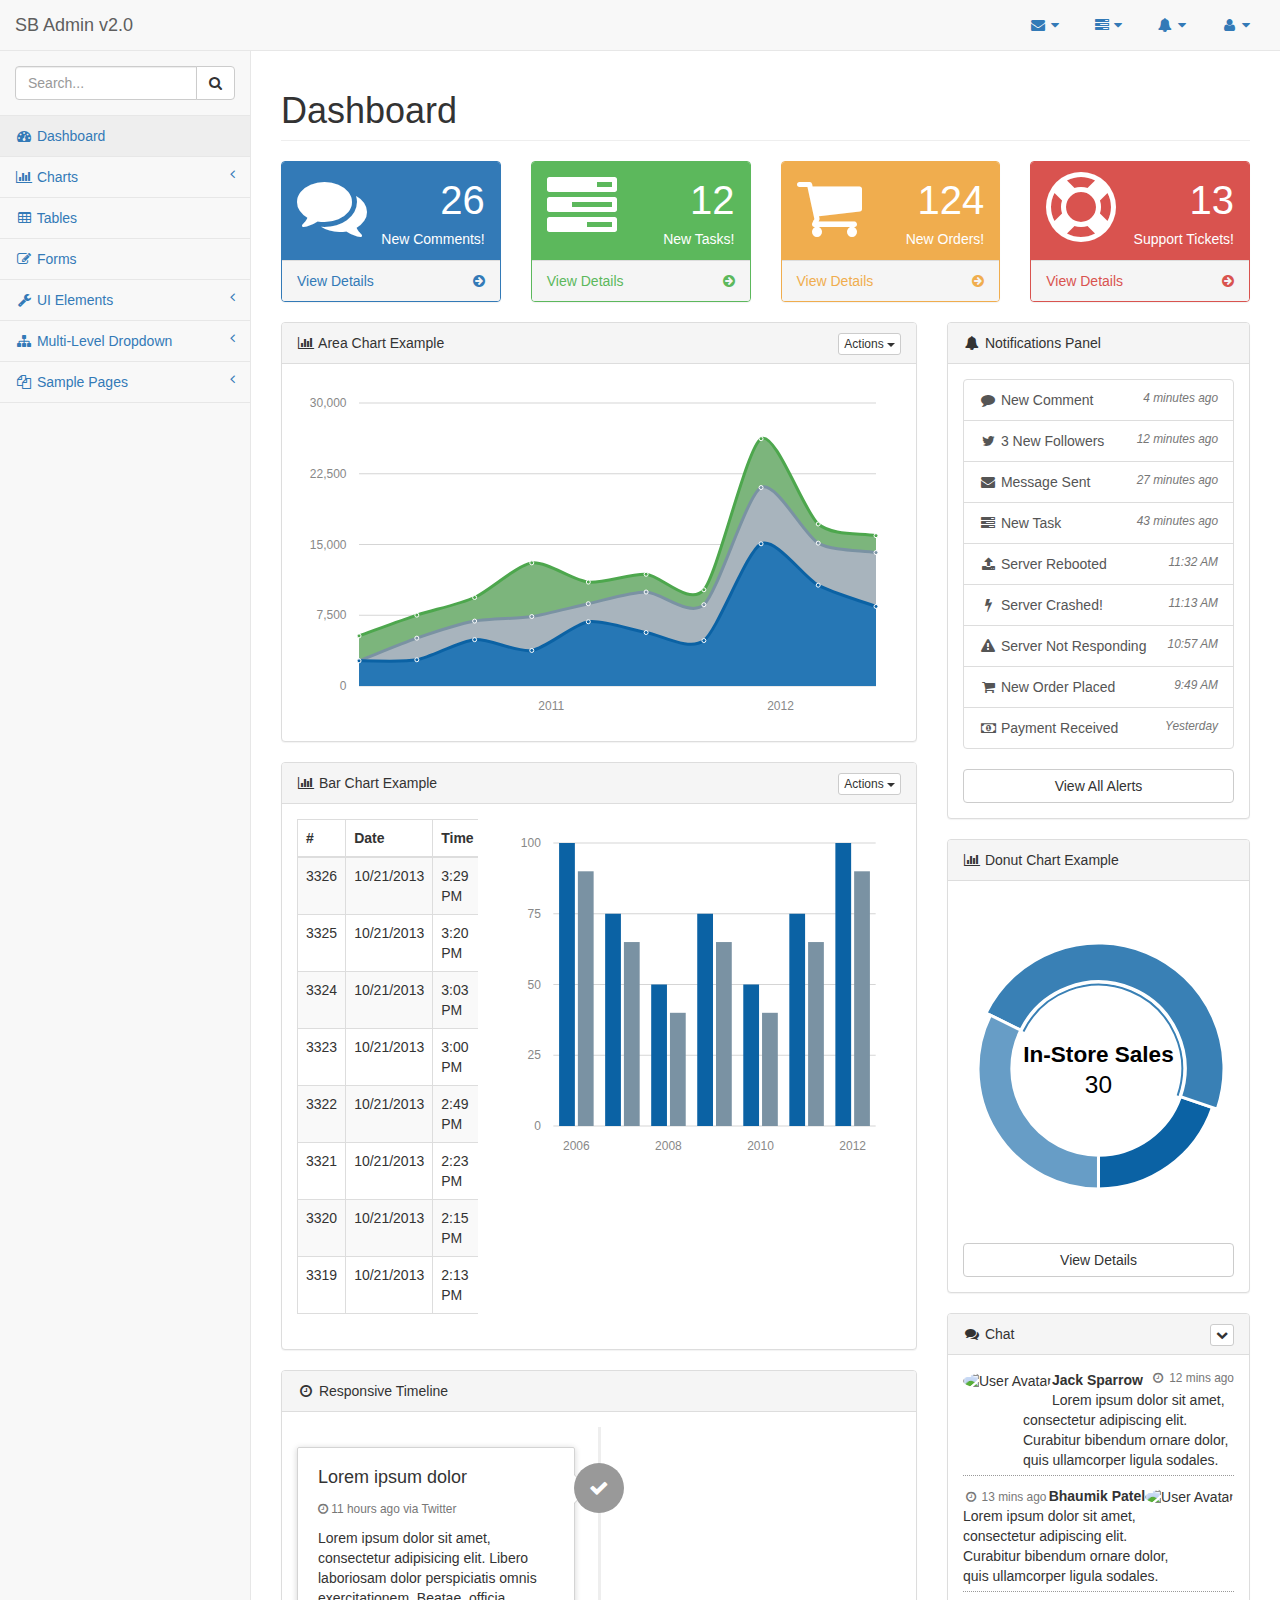
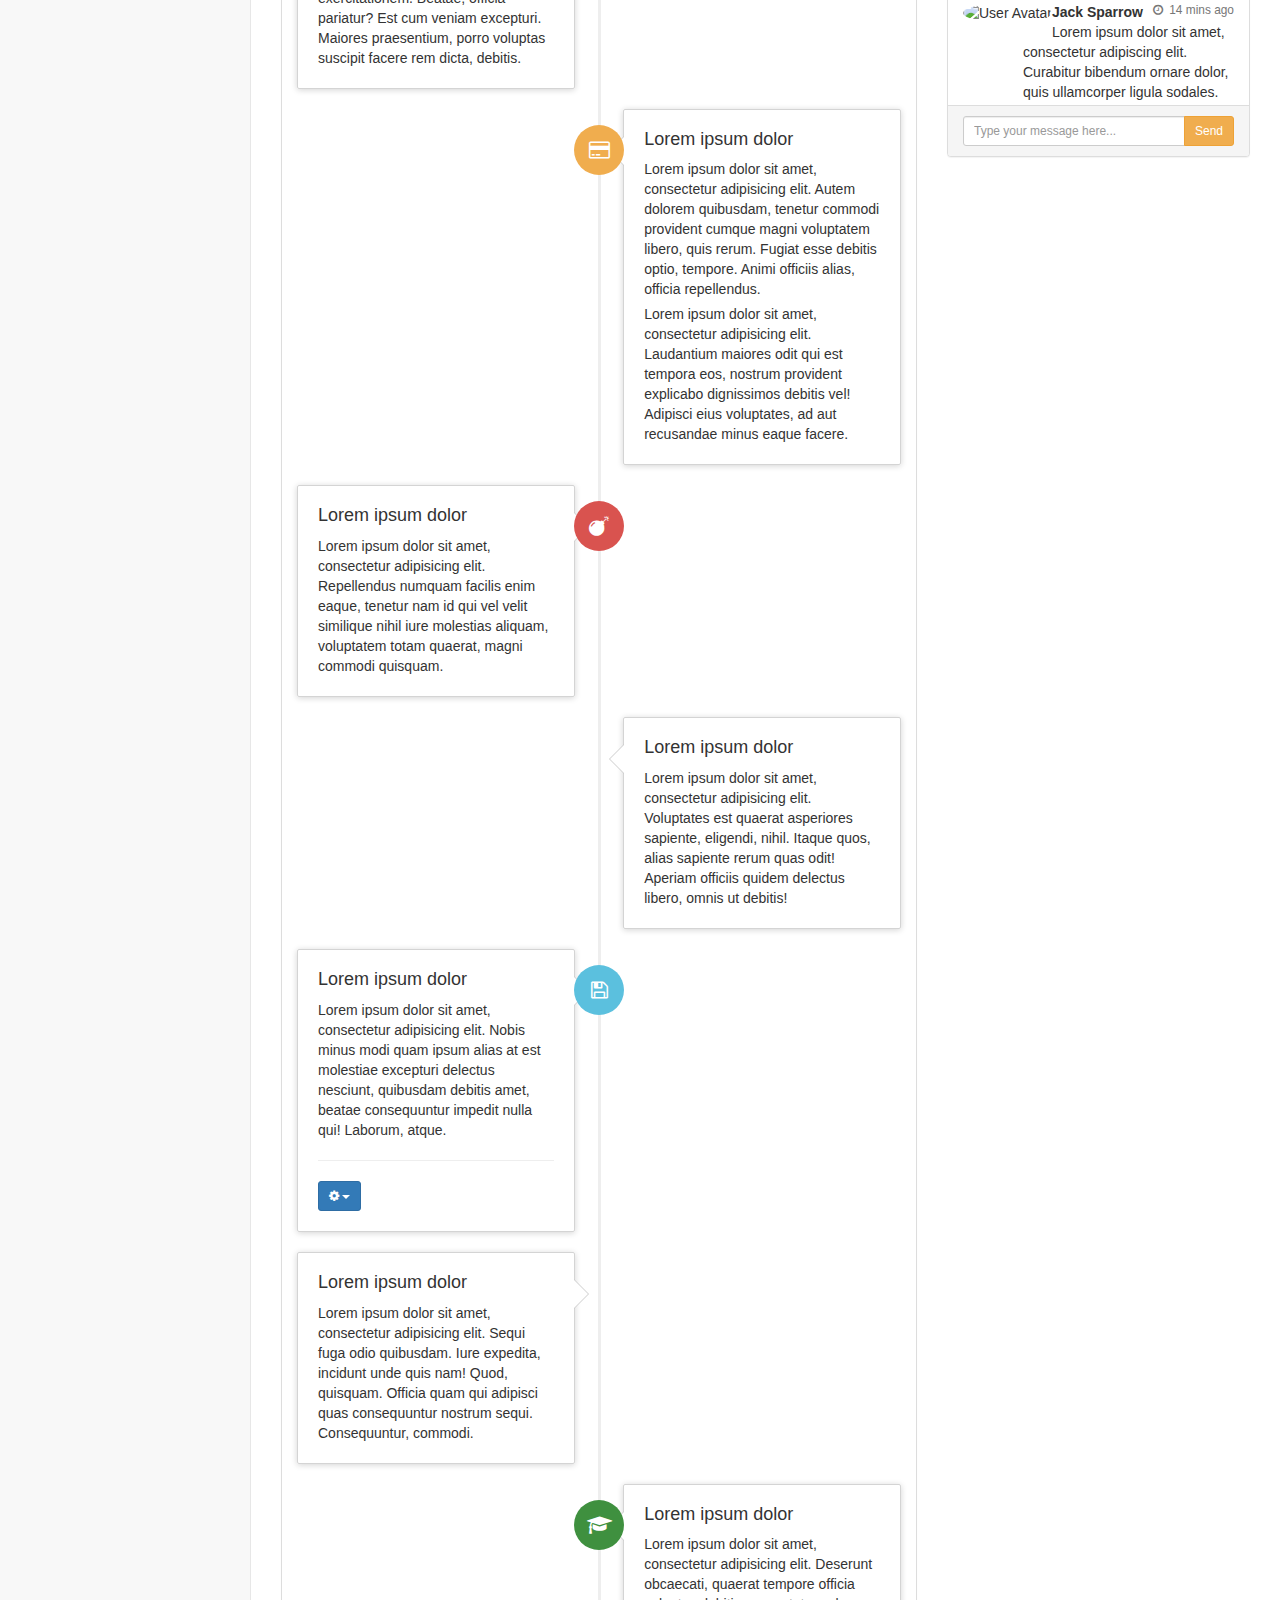
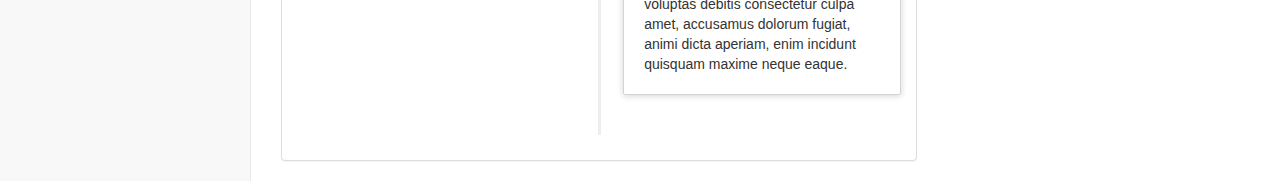
==== templates/index.html @ 47369296 "bootstrap" ====
<!DOCTYPE html>
<html lang="en">

<head>

    <meta charset="utf-8">
    <meta http-equiv="X-UA-Compatible" content="IE=edge">
    <meta name="viewport" content="width=device-width, initial-scale=1">
    <meta name="description" content="">
    <meta name="author" content="">

    <title>SB Admin 2 - Bootstrap Admin Theme</title>

    <!-- Bootstrap Core CSS -->
    <link href="../static/vendor/bootstrap/css/bootstrap.min.css" rel="stylesheet">

    <!-- MetisMenu CSS -->
    <link href="../static/vendor/metisMenu/metisMenu.min.css" rel="stylesheet">

    <!-- Custom CSS -->
    <link href="../static/dist/css/sb-admin-2.css" rel="stylesheet">

    <!-- Morris Charts CSS -->
    <link href="../static/vendor/morrisjs/morris.css" rel="stylesheet">

    <!-- Custom Fonts -->
    <link href="../static/vendor/font-awesome/css/font-awesome.min.css" rel="stylesheet" type="text/css">

    <!-- HTML5 Shim and Respond.js IE8 support of HTML5 elements and media queries -->
    <!-- WARNING: Respond.js doesn't work if you view the page via file:// -->
    <!--[if lt IE 9]>
        <script src="https://oss.maxcdn.com/libs/html5shiv/3.7.0/html5shiv.js"></script>
        <script src="https://oss.maxcdn.com/libs/respond.js/1.4.2/respond.min.js"></script>
    <![endif]-->

</head>

<body>

    <div id="wrapper">

        <!-- Navigation -->
        <nav class="navbar navbar-default navbar-static-top" role="navigation" style="margin-bottom: 0">
            <div class="navbar-header">
                <button type="button" class="navbar-toggle" data-toggle="collapse" data-target=".navbar-collapse">
                    <span class="sr-only">Toggle navigation</span>
                    <span class="icon-bar"></span>
                    <span class="icon-bar"></span>
                    <span class="icon-bar"></span>
                </button>
                <a class="navbar-brand" href="index.html">SB Admin v2.0</a>
            </div>
            <!-- /.navbar-header -->

            <ul class="nav navbar-top-links navbar-right">
                <li class="dropdown">
                    <a class="dropdown-toggle" data-toggle="dropdown" href="#">
                        <i class="fa fa-envelope fa-fw"></i> <i class="fa fa-caret-down"></i>
                    </a>
                    <ul class="dropdown-menu dropdown-messages">
                        <li>
                            <a href="#">
                                <div>
                                    <strong>John Smith</strong>
                                    <span class="pull-right text-muted">
                                        <em>Yesterday</em>
                                    </span>
                                </div>
                                <div>Lorem ipsum dolor sit amet, consectetur adipiscing elit. Pellentesque eleifend...</div>
                            </a>
                        </li>
                        <li class="divider"></li>
                        <li>
                            <a href="#">
                                <div>
                                    <strong>John Smith</strong>
                                    <span class="pull-right text-muted">
                                        <em>Yesterday</em>
                                    </span>
                                </div>
                                <div>Lorem ipsum dolor sit amet, consectetur adipiscing elit. Pellentesque eleifend...</div>
                            </a>
                        </li>
                        <li class="divider"></li>
                        <li>
                            <a href="#">
                                <div>
                                    <strong>John Smith</strong>
                                    <span class="pull-right text-muted">
                                        <em>Yesterday</em>
                                    </span>
                                </div>
                                <div>Lorem ipsum dolor sit amet, consectetur adipiscing elit. Pellentesque eleifend...</div>
                            </a>
                        </li>
                        <li class="divider"></li>
                        <li>
                            <a class="text-center" href="#">
                                <strong>Read All Messages</strong>
                                <i class="fa fa-angle-right"></i>
                            </a>
                        </li>
                    </ul>
                    <!-- /.dropdown-messages -->
                </li>
                <!-- /.dropdown -->
                <li class="dropdown">
                    <a class="dropdown-toggle" data-toggle="dropdown" href="#">
                        <i class="fa fa-tasks fa-fw"></i> <i class="fa fa-caret-down"></i>
                    </a>
                    <ul class="dropdown-menu dropdown-tasks">
                        <li>
                            <a href="#">
                                <div>
                                    <p>
                                        <strong>Task 1</strong>
                                        <span class="pull-right text-muted">40% Complete</span>
                                    </p>
                                    <div class="progress progress-striped active">
                                        <div class="progress-bar progress-bar-success" role="progressbar" aria-valuenow="40" aria-valuemin="0" aria-valuemax="100" style="width: 40%">
                                            <span class="sr-only">40% Complete (success)</span>
                                        </div>
                                    </div>
                                </div>
                            </a>
                        </li>
                        <li class="divider"></li>
                        <li>
                            <a href="#">
                                <div>
                                    <p>
                                        <strong>Task 2</strong>
                                        <span class="pull-right text-muted">20% Complete</span>
                                    </p>
                                    <div class="progress progress-striped active">
                                        <div class="progress-bar progress-bar-info" role="progressbar" aria-valuenow="20" aria-valuemin="0" aria-valuemax="100" style="width: 20%">
                                            <span class="sr-only">20% Complete</span>
                                        </div>
                                    </div>
                                </div>
                            </a>
                        </li>
                        <li class="divider"></li>
                        <li>
                            <a href="#">
                                <div>
                                    <p>
                                        <strong>Task 3</strong>
                                        <span class="pull-right text-muted">60% Complete</span>
                                    </p>
                                    <div class="progress progress-striped active">
                                        <div class="progress-bar progress-bar-warning" role="progressbar" aria-valuenow="60" aria-valuemin="0" aria-valuemax="100" style="width: 60%">
                                            <span class="sr-only">60% Complete (warning)</span>
                                        </div>
                                    </div>
                                </div>
                            </a>
                        </li>
                        <li class="divider"></li>
                        <li>
                            <a href="#">
                                <div>
                                    <p>
                                        <strong>Task 4</strong>
                                        <span class="pull-right text-muted">80% Complete</span>
                                    </p>
                                    <div class="progress progress-striped active">
                                        <div class="progress-bar progress-bar-danger" role="progressbar" aria-valuenow="80" aria-valuemin="0" aria-valuemax="100" style="width: 80%">
                                            <span class="sr-only">80% Complete (danger)</span>
                                        </div>
                                    </div>
                                </div>
                            </a>
                        </li>
                        <li class="divider"></li>
                        <li>
                            <a class="text-center" href="#">
                                <strong>See All Tasks</strong>
                                <i class="fa fa-angle-right"></i>
                            </a>
                        </li>
                    </ul>
                    <!-- /.dropdown-tasks -->
                </li>
                <!-- /.dropdown -->
                <li class="dropdown">
                    <a class="dropdown-toggle" data-toggle="dropdown" href="#">
                        <i class="fa fa-bell fa-fw"></i> <i class="fa fa-caret-down"></i>
                    </a>
                    <ul class="dropdown-menu dropdown-alerts">
                        <li>
                            <a href="#">
                                <div>
                                    <i class="fa fa-comment fa-fw"></i> New Comment
                                    <span class="pull-right text-muted small">4 minutes ago</span>
                                </div>
                            </a>
                        </li>
                        <li class="divider"></li>
                        <li>
                            <a href="#">
                                <div>
                                    <i class="fa fa-twitter fa-fw"></i> 3 New Followers
                                    <span class="pull-right text-muted small">12 minutes ago</span>
                                </div>
                            </a>
                        </li>
                        <li class="divider"></li>
                        <li>
                            <a href="#">
                                <div>
                                    <i class="fa fa-envelope fa-fw"></i> Message Sent
                                    <span class="pull-right text-muted small">4 minutes ago</span>
                                </div>
                            </a>
                        </li>
                        <li class="divider"></li>
                        <li>
                            <a href="#">
                                <div>
                                    <i class="fa fa-tasks fa-fw"></i> New Task
                                    <span class="pull-right text-muted small">4 minutes ago</span>
                                </div>
                            </a>
                        </li>
                        <li class="divider"></li>
                        <li>
                            <a href="#">
                                <div>
                                    <i class="fa fa-upload fa-fw"></i> Server Rebooted
                                    <span class="pull-right text-muted small">4 minutes ago</span>
                                </div>
                            </a>
                        </li>
                        <li class="divider"></li>
                        <li>
                            <a class="text-center" href="#">
                                <strong>See All Alerts</strong>
                                <i class="fa fa-angle-right"></i>
                            </a>
                        </li>
                    </ul>
                    <!-- /.dropdown-alerts -->
                </li>
                <!-- /.dropdown -->
                <li class="dropdown">
                    <a class="dropdown-toggle" data-toggle="dropdown" href="#">
                        <i class="fa fa-user fa-fw"></i> <i class="fa fa-caret-down"></i>
                    </a>
                    <ul class="dropdown-menu dropdown-user">
                        <li><a href="#"><i class="fa fa-user fa-fw"></i> User Profile</a>
                        </li>
                        <li><a href="#"><i class="fa fa-gear fa-fw"></i> Settings</a>
                        </li>
                        <li class="divider"></li>
                        <li><a href="login.html"><i class="fa fa-sign-out fa-fw"></i> Logout</a>
                        </li>
                    </ul>
                    <!-- /.dropdown-user -->
                </li>
                <!-- /.dropdown -->
            </ul>
            <!-- /.navbar-top-links -->

            <div class="navbar-default sidebar" role="navigation">
                <div class="sidebar-nav navbar-collapse">
                    <ul class="nav" id="side-menu">
                        <li class="sidebar-search">
                            <div class="input-group custom-search-form">
                                <input type="text" class="form-control" placeholder="Search...">
                                <span class="input-group-btn">
                                <button class="btn btn-default" type="button">
                                    <i class="fa fa-search"></i>
                                </button>
                            </span>
                            </div>
                            <!-- /input-group -->
                        </li>
                        <li>
                            <a href="index.html"><i class="fa fa-dashboard fa-fw"></i> Dashboard</a>
                        </li>
                        <li>
                            <a href="#"><i class="fa fa-bar-chart-o fa-fw"></i> Charts<span class="fa arrow"></span></a>
                            <ul class="nav nav-second-level">
                                <li>
                                    <a href="flot.html">Flot Charts</a>
                                </li>
                                <li>
                                    <a href="morris.html">Morris.js Charts</a>
                                </li>
                            </ul>
                            <!-- /.nav-second-level -->
                        </li>
                        <li>
                            <a href="tables.html"><i class="fa fa-table fa-fw"></i> Tables</a>
                        </li>
                        <li>
                            <a href="forms.html"><i class="fa fa-edit fa-fw"></i> Forms</a>
                        </li>
                        <li>
                            <a href="#"><i class="fa fa-wrench fa-fw"></i> UI Elements<span class="fa arrow"></span></a>
                            <ul class="nav nav-second-level">
                                <li>
                                    <a href="panels-wells.html">Panels and Wells</a>
                                </li>
                                <li>
                                    <a href="buttons.html">Buttons</a>
                                </li>
                                <li>
                                    <a href="notifications.html">Notifications</a>
                                </li>
                                <li>
                                    <a href="typography.html">Typography</a>
                                </li>
                                <li>
                                    <a href="icons.html"> Icons</a>
                                </li>
                                <li>
                                    <a href="grid.html">Grid</a>
                                </li>
                            </ul>
                            <!-- /.nav-second-level -->
                        </li>
                        <li>
                            <a href="#"><i class="fa fa-sitemap fa-fw"></i> Multi-Level Dropdown<span class="fa arrow"></span></a>
                            <ul class="nav nav-second-level">
                                <li>
                                    <a href="#">Second Level Item</a>
                                </li>
                                <li>
                                    <a href="#">Second Level Item</a>
                                </li>
                                <li>
                                    <a href="#">Third Level <span class="fa arrow"></span></a>
                                    <ul class="nav nav-third-level">
                                        <li>
                                            <a href="#">Third Level Item</a>
                                        </li>
                                        <li>
                                            <a href="#">Third Level Item</a>
                                        </li>
                                        <li>
                                            <a href="#">Third Level Item</a>
                                        </li>
                                        <li>
                                            <a href="#">Third Level Item</a>
                                        </li>
                                    </ul>
                                    <!-- /.nav-third-level -->
                                </li>
                            </ul>
                            <!-- /.nav-second-level -->
                        </li>
                        <li>
                            <a href="#"><i class="fa fa-files-o fa-fw"></i> Sample Pages<span class="fa arrow"></span></a>
                            <ul class="nav nav-second-level">
                                <li>
                                    <a href="blank.html">Blank Page</a>
                                </li>
                                <li>
                                    <a href="login.html">Login Page</a>
                                </li>
                            </ul>
                            <!-- /.nav-second-level -->
                        </li>
                    </ul>
                </div>
                <!-- /.sidebar-collapse -->
            </div>
            <!-- /.navbar-static-side -->
        </nav>

        <div id="page-wrapper">
            <div class="row">
                <div class="col-lg-12">
                    <h1 class="page-header">Dashboard</h1>
                </div>
                <!-- /.col-lg-12 -->
            </div>
            <!-- /.row -->
            <div class="row">
                <div class="col-lg-3 col-md-6">
                    <div class="panel panel-primary">
                        <div class="panel-heading">
                            <div class="row">
                                <div class="col-xs-3">
                                    <i class="fa fa-comments fa-5x"></i>
                                </div>
                                <div class="col-xs-9 text-right">
                                    <div class="huge">26</div>
                                    <div>New Comments!</div>
                                </div>
                            </div>
                        </div>
                        <a href="#">
                            <div class="panel-footer">
                                <span class="pull-left">View Details</span>
                                <span class="pull-right"><i class="fa fa-arrow-circle-right"></i></span>
                                <div class="clearfix"></div>
                            </div>
                        </a>
                    </div>
                </div>
                <div class="col-lg-3 col-md-6">
                    <div class="panel panel-green">
                        <div class="panel-heading">
                            <div class="row">
                                <div class="col-xs-3">
                                    <i class="fa fa-tasks fa-5x"></i>
                                </div>
                                <div class="col-xs-9 text-right">
                                    <div class="huge">12</div>
                                    <div>New Tasks!</div>
                                </div>
                            </div>
                        </div>
                        <a href="#">
                            <div class="panel-footer">
                                <span class="pull-left">View Details</span>
                                <span class="pull-right"><i class="fa fa-arrow-circle-right"></i></span>
                                <div class="clearfix"></div>
                            </div>
                        </a>
                    </div>
                </div>
                <div class="col-lg-3 col-md-6">
                    <div class="panel panel-yellow">
                        <div class="panel-heading">
                            <div class="row">
                                <div class="col-xs-3">
                                    <i class="fa fa-shopping-cart fa-5x"></i>
                                </div>
                                <div class="col-xs-9 text-right">
                                    <div class="huge">124</div>
                                    <div>New Orders!</div>
                                </div>
                            </div>
                        </div>
                        <a href="#">
                            <div class="panel-footer">
                                <span class="pull-left">View Details</span>
                                <span class="pull-right"><i class="fa fa-arrow-circle-right"></i></span>
                                <div class="clearfix"></div>
                            </div>
                        </a>
                    </div>
                </div>
                <div class="col-lg-3 col-md-6">
                    <div class="panel panel-red">
                        <div class="panel-heading">
                            <div class="row">
                                <div class="col-xs-3">
                                    <i class="fa fa-support fa-5x"></i>
                                </div>
                                <div class="col-xs-9 text-right">
                                    <div class="huge">13</div>
                                    <div>Support Tickets!</div>
                                </div>
                            </div>
                        </div>
                        <a href="#">
                            <div class="panel-footer">
                                <span class="pull-left">View Details</span>
                                <span class="pull-right"><i class="fa fa-arrow-circle-right"></i></span>
                                <div class="clearfix"></div>
                            </div>
                        </a>
                    </div>
                </div>
            </div>
            <!-- /.row -->
            <div class="row">
                <div class="col-lg-8">
                    <div class="panel panel-default">
                        <div class="panel-heading">
                            <i class="fa fa-bar-chart-o fa-fw"></i> Area Chart Example
                            <div class="pull-right">
                                <div class="btn-group">
                                    <button type="button" class="btn btn-default btn-xs dropdown-toggle" data-toggle="dropdown">
                                        Actions
                                        <span class="caret"></span>
                                    </button>
                                    <ul class="dropdown-menu pull-right" role="menu">
                                        <li><a href="#">Action</a>
                                        </li>
                                        <li><a href="#">Another action</a>
                                        </li>
                                        <li><a href="#">Something else here</a>
                                        </li>
                                        <li class="divider"></li>
                                        <li><a href="#">Separated link</a>
                                        </li>
                                    </ul>
                                </div>
                            </div>
                        </div>
                        <!-- /.panel-heading -->
                        <div class="panel-body">
                            <div id="morris-area-chart"></div>
                        </div>
                        <!-- /.panel-body -->
                    </div>
                    <!-- /.panel -->
                    <div class="panel panel-default">
                        <div class="panel-heading">
                            <i class="fa fa-bar-chart-o fa-fw"></i> Bar Chart Example
                            <div class="pull-right">
                                <div class="btn-group">
                                    <button type="button" class="btn btn-default btn-xs dropdown-toggle" data-toggle="dropdown">
                                        Actions
                                        <span class="caret"></span>
                                    </button>
                                    <ul class="dropdown-menu pull-right" role="menu">
                                        <li><a href="#">Action</a>
                                        </li>
                                        <li><a href="#">Another action</a>
                                        </li>
                                        <li><a href="#">Something else here</a>
                                        </li>
                                        <li class="divider"></li>
                                        <li><a href="#">Separated link</a>
                                        </li>
                                    </ul>
                                </div>
                            </div>
                        </div>
                        <!-- /.panel-heading -->
                        <div class="panel-body">
                            <div class="row">
                                <div class="col-lg-4">
                                    <div class="table-responsive">
                                        <table class="table table-bordered table-hover table-striped">
                                            <thead>
                                                <tr>
                                                    <th>#</th>
                                                    <th>Date</th>
                                                    <th>Time</th>
                                                    <th>Amount</th>
                                                </tr>
                                            </thead>
                                            <tbody>
                                                <tr>
                                                    <td>3326</td>
                                                    <td>10/21/2013</td>
                                                    <td>3:29 PM</td>
                                                    <td>$321.33</td>
                                                </tr>
                                                <tr>
                                                    <td>3325</td>
                                                    <td>10/21/2013</td>
                                                    <td>3:20 PM</td>
                                                    <td>$234.34</td>
                                                </tr>
                                                <tr>
                                                    <td>3324</td>
                                                    <td>10/21/2013</td>
                                                    <td>3:03 PM</td>
                                                    <td>$724.17</td>
                                                </tr>
                                                <tr>
                                                    <td>3323</td>
                                                    <td>10/21/2013</td>
                                                    <td>3:00 PM</td>
                                                    <td>$23.71</td>
                                                </tr>
                                                <tr>
                                                    <td>3322</td>
                                                    <td>10/21/2013</td>
                                                    <td>2:49 PM</td>
                                                    <td>$8345.23</td>
                                                </tr>
                                                <tr>
                                                    <td>3321</td>
                                                    <td>10/21/2013</td>
                                                    <td>2:23 PM</td>
                                                    <td>$245.12</td>
                                                </tr>
                                                <tr>
                                                    <td>3320</td>
                                                    <td>10/21/2013</td>
                                                    <td>2:15 PM</td>
                                                    <td>$5663.54</td>
                                                </tr>
                                                <tr>
                                                    <td>3319</td>
                                                    <td>10/21/2013</td>
                                                    <td>2:13 PM</td>
                                                    <td>$943.45</td>
                                                </tr>
                                            </tbody>
                                        </table>
                                    </div>
                                    <!-- /.table-responsive -->
                                </div>
                                <!-- /.col-lg-4 (nested) -->
                                <div class="col-lg-8">
                                    <div id="morris-bar-chart"></div>
                                </div>
                                <!-- /.col-lg-8 (nested) -->
                            </div>
                            <!-- /.row -->
                        </div>
                        <!-- /.panel-body -->
                    </div>
                    <!-- /.panel -->
                    <div class="panel panel-default">
                        <div class="panel-heading">
                            <i class="fa fa-clock-o fa-fw"></i> Responsive Timeline
                        </div>
                        <!-- /.panel-heading -->
                        <div class="panel-body">
                            <ul class="timeline">
                                <li>
                                    <div class="timeline-badge"><i class="fa fa-check"></i>
                                    </div>
                                    <div class="timeline-panel">
                                        <div class="timeline-heading">
                                            <h4 class="timeline-title">Lorem ipsum dolor</h4>
                                            <p><small class="text-muted"><i class="fa fa-clock-o"></i> 11 hours ago via Twitter</small>
                                            </p>
                                        </div>
                                        <div class="timeline-body">
                                            <p>Lorem ipsum dolor sit amet, consectetur adipisicing elit. Libero laboriosam dolor perspiciatis omnis exercitationem. Beatae, officia pariatur? Est cum veniam excepturi. Maiores praesentium, porro voluptas suscipit facere rem dicta, debitis.</p>
                                        </div>
                                    </div>
                                </li>
                                <li class="timeline-inverted">
                                    <div class="timeline-badge warning"><i class="fa fa-credit-card"></i>
                                    </div>
                                    <div class="timeline-panel">
                                        <div class="timeline-heading">
                                            <h4 class="timeline-title">Lorem ipsum dolor</h4>
                                        </div>
                                        <div class="timeline-body">
                                            <p>Lorem ipsum dolor sit amet, consectetur adipisicing elit. Autem dolorem quibusdam, tenetur commodi provident cumque magni voluptatem libero, quis rerum. Fugiat esse debitis optio, tempore. Animi officiis alias, officia repellendus.</p>
                                            <p>Lorem ipsum dolor sit amet, consectetur adipisicing elit. Laudantium maiores odit qui est tempora eos, nostrum provident explicabo dignissimos debitis vel! Adipisci eius voluptates, ad aut recusandae minus eaque facere.</p>
                                        </div>
                                    </div>
                                </li>
                                <li>
                                    <div class="timeline-badge danger"><i class="fa fa-bomb"></i>
                                    </div>
                                    <div class="timeline-panel">
                                        <div class="timeline-heading">
                                            <h4 class="timeline-title">Lorem ipsum dolor</h4>
                                        </div>
                                        <div class="timeline-body">
                                            <p>Lorem ipsum dolor sit amet, consectetur adipisicing elit. Repellendus numquam facilis enim eaque, tenetur nam id qui vel velit similique nihil iure molestias aliquam, voluptatem totam quaerat, magni commodi quisquam.</p>
                                        </div>
                                    </div>
                                </li>
                                <li class="timeline-inverted">
                                    <div class="timeline-panel">
                                        <div class="timeline-heading">
                                            <h4 class="timeline-title">Lorem ipsum dolor</h4>
                                        </div>
                                        <div class="timeline-body">
                                            <p>Lorem ipsum dolor sit amet, consectetur adipisicing elit. Voluptates est quaerat asperiores sapiente, eligendi, nihil. Itaque quos, alias sapiente rerum quas odit! Aperiam officiis quidem delectus libero, omnis ut debitis!</p>
                                        </div>
                                    </div>
                                </li>
                                <li>
                                    <div class="timeline-badge info"><i class="fa fa-save"></i>
                                    </div>
                                    <div class="timeline-panel">
                                        <div class="timeline-heading">
                                            <h4 class="timeline-title">Lorem ipsum dolor</h4>
                                        </div>
                                        <div class="timeline-body">
                                            <p>Lorem ipsum dolor sit amet, consectetur adipisicing elit. Nobis minus modi quam ipsum alias at est molestiae excepturi delectus nesciunt, quibusdam debitis amet, beatae consequuntur impedit nulla qui! Laborum, atque.</p>
                                            <hr>
                                            <div class="btn-group">
                                                <button type="button" class="btn btn-primary btn-sm dropdown-toggle" data-toggle="dropdown">
                                                    <i class="fa fa-gear"></i> <span class="caret"></span>
                                                </button>
                                                <ul class="dropdown-menu" role="menu">
                                                    <li><a href="#">Action</a>
                                                    </li>
                                                    <li><a href="#">Another action</a>
                                                    </li>
                                                    <li><a href="#">Something else here</a>
                                                    </li>
                                                    <li class="divider"></li>
                                                    <li><a href="#">Separated link</a>
                                                    </li>
                                                </ul>
                                            </div>
                                        </div>
                                    </div>
                                </li>
                                <li>
                                    <div class="timeline-panel">
                                        <div class="timeline-heading">
                                            <h4 class="timeline-title">Lorem ipsum dolor</h4>
                                        </div>
                                        <div class="timeline-body">
                                            <p>Lorem ipsum dolor sit amet, consectetur adipisicing elit. Sequi fuga odio quibusdam. Iure expedita, incidunt unde quis nam! Quod, quisquam. Officia quam qui adipisci quas consequuntur nostrum sequi. Consequuntur, commodi.</p>
                                        </div>
                                    </div>
                                </li>
                                <li class="timeline-inverted">
                                    <div class="timeline-badge success"><i class="fa fa-graduation-cap"></i>
                                    </div>
                                    <div class="timeline-panel">
                                        <div class="timeline-heading">
                                            <h4 class="timeline-title">Lorem ipsum dolor</h4>
                                        </div>
                                        <div class="timeline-body">
                                            <p>Lorem ipsum dolor sit amet, consectetur adipisicing elit. Deserunt obcaecati, quaerat tempore officia voluptas debitis consectetur culpa amet, accusamus dolorum fugiat, animi dicta aperiam, enim incidunt quisquam maxime neque eaque.</p>
                                        </div>
                                    </div>
                                </li>
                            </ul>
                        </div>
                        <!-- /.panel-body -->
                    </div>
                    <!-- /.panel -->
                </div>
                <!-- /.col-lg-8 -->
                <div class="col-lg-4">
                    <div class="panel panel-default">
                        <div class="panel-heading">
                            <i class="fa fa-bell fa-fw"></i> Notifications Panel
                        </div>
                        <!-- /.panel-heading -->
                        <div class="panel-body">
                            <div class="list-group">
                                <a href="#" class="list-group-item">
                                    <i class="fa fa-comment fa-fw"></i> New Comment
                                    <span class="pull-right text-muted small"><em>4 minutes ago</em>
                                    </span>
                                </a>
                                <a href="#" class="list-group-item">
                                    <i class="fa fa-twitter fa-fw"></i> 3 New Followers
                                    <span class="pull-right text-muted small"><em>12 minutes ago</em>
                                    </span>
                                </a>
                                <a href="#" class="list-group-item">
                                    <i class="fa fa-envelope fa-fw"></i> Message Sent
                                    <span class="pull-right text-muted small"><em>27 minutes ago</em>
                                    </span>
                                </a>
                                <a href="#" class="list-group-item">
                                    <i class="fa fa-tasks fa-fw"></i> New Task
                                    <span class="pull-right text-muted small"><em>43 minutes ago</em>
                                    </span>
                                </a>
                                <a href="#" class="list-group-item">
                                    <i class="fa fa-upload fa-fw"></i> Server Rebooted
                                    <span class="pull-right text-muted small"><em>11:32 AM</em>
                                    </span>
                                </a>
                                <a href="#" class="list-group-item">
                                    <i class="fa fa-bolt fa-fw"></i> Server Crashed!
                                    <span class="pull-right text-muted small"><em>11:13 AM</em>
                                    </span>
                                </a>
                                <a href="#" class="list-group-item">
                                    <i class="fa fa-warning fa-fw"></i> Server Not Responding
                                    <span class="pull-right text-muted small"><em>10:57 AM</em>
                                    </span>
                                </a>
                                <a href="#" class="list-group-item">
                                    <i class="fa fa-shopping-cart fa-fw"></i> New Order Placed
                                    <span class="pull-right text-muted small"><em>9:49 AM</em>
                                    </span>
                                </a>
                                <a href="#" class="list-group-item">
                                    <i class="fa fa-money fa-fw"></i> Payment Received
                                    <span class="pull-right text-muted small"><em>Yesterday</em>
                                    </span>
                                </a>
                            </div>
                            <!-- /.list-group -->
                            <a href="#" class="btn btn-default btn-block">View All Alerts</a>
                        </div>
                        <!-- /.panel-body -->
                    </div>
                    <!-- /.panel -->
                    <div class="panel panel-default">
                        <div class="panel-heading">
                            <i class="fa fa-bar-chart-o fa-fw"></i> Donut Chart Example
                        </div>
                        <div class="panel-body">
                            <div id="morris-donut-chart"></div>
                            <a href="#" class="btn btn-default btn-block">View Details</a>
                        </div>
                        <!-- /.panel-body -->
                    </div>
                    <!-- /.panel -->
                    <div class="chat-panel panel panel-default">
                        <div class="panel-heading">
                            <i class="fa fa-comments fa-fw"></i> Chat
                            <div class="btn-group pull-right">
                                <button type="button" class="btn btn-default btn-xs dropdown-toggle" data-toggle="dropdown">
                                    <i class="fa fa-chevron-down"></i>
                                </button>
                                <ul class="dropdown-menu slidedown">
                                    <li>
                                        <a href="#">
                                            <i class="fa fa-refresh fa-fw"></i> Refresh
                                        </a>
                                    </li>
                                    <li>
                                        <a href="#">
                                            <i class="fa fa-check-circle fa-fw"></i> Available
                                        </a>
                                    </li>
                                    <li>
                                        <a href="#">
                                            <i class="fa fa-times fa-fw"></i> Busy
                                        </a>
                                    </li>
                                    <li>
                                        <a href="#">
                                            <i class="fa fa-clock-o fa-fw"></i> Away
                                        </a>
                                    </li>
                                    <li class="divider"></li>
                                    <li>
                                        <a href="#">
                                            <i class="fa fa-sign-out fa-fw"></i> Sign Out
                                        </a>
                                    </li>
                                </ul>
                            </div>
                        </div>
                        <!-- /.panel-heading -->
                        <div class="panel-body">
                            <ul class="chat">
                                <li class="left clearfix">
                                    <span class="chat-img pull-left">
                                        <img src="http://placehold.it/50/55C1E7/fff" alt="User Avatar" class="img-circle" />
                                    </span>
                                    <div class="chat-body clearfix">
                                        <div class="header">
                                            <strong class="primary-font">Jack Sparrow</strong>
                                            <small class="pull-right text-muted">
                                                <i class="fa fa-clock-o fa-fw"></i> 12 mins ago
                                            </small>
                                        </div>
                                        <p>
                                            Lorem ipsum dolor sit amet, consectetur adipiscing elit. Curabitur bibendum ornare dolor, quis ullamcorper ligula sodales.
                                        </p>
                                    </div>
                                </li>
                                <li class="right clearfix">
                                    <span class="chat-img pull-right">
                                        <img src="http://placehold.it/50/FA6F57/fff" alt="User Avatar" class="img-circle" />
                                    </span>
                                    <div class="chat-body clearfix">
                                        <div class="header">
                                            <small class=" text-muted">
                                                <i class="fa fa-clock-o fa-fw"></i> 13 mins ago</small>
                                            <strong class="pull-right primary-font">Bhaumik Patel</strong>
                                        </div>
                                        <p>
                                            Lorem ipsum dolor sit amet, consectetur adipiscing elit. Curabitur bibendum ornare dolor, quis ullamcorper ligula sodales.
                                        </p>
                                    </div>
                                </li>
                                <li class="left clearfix">
                                    <span class="chat-img pull-left">
                                        <img src="http://placehold.it/50/55C1E7/fff" alt="User Avatar" class="img-circle" />
                                    </span>
                                    <div class="chat-body clearfix">
                                        <div class="header">
                                            <strong class="primary-font">Jack Sparrow</strong>
                                            <small class="pull-right text-muted">
                                                <i class="fa fa-clock-o fa-fw"></i> 14 mins ago</small>
                                        </div>
                                        <p>
                                            Lorem ipsum dolor sit amet, consectetur adipiscing elit. Curabitur bibendum ornare dolor, quis ullamcorper ligula sodales.
                                        </p>
                                    </div>
                                </li>
                                <li class="right clearfix">
                                    <span class="chat-img pull-right">
                                        <img src="http://placehold.it/50/FA6F57/fff" alt="User Avatar" class="img-circle" />
                                    </span>
                                    <div class="chat-body clearfix">
                                        <div class="header">
                                            <small class=" text-muted">
                                                <i class="fa fa-clock-o fa-fw"></i> 15 mins ago</small>
                                            <strong class="pull-right primary-font">Bhaumik Patel</strong>
                                        </div>
                                        <p>
                                            Lorem ipsum dolor sit amet, consectetur adipiscing elit. Curabitur bibendum ornare dolor, quis ullamcorper ligula sodales.
                                        </p>
                                    </div>
                                </li>
                            </ul>
                        </div>
                        <!-- /.panel-body -->
                        <div class="panel-footer">
                            <div class="input-group">
                                <input id="btn-input" type="text" class="form-control input-sm" placeholder="Type your message here..." />
                                <span class="input-group-btn">
                                    <button class="btn btn-warning btn-sm" id="btn-chat">
                                        Send
                                    </button>
                                </span>
                            </div>
                        </div>
                        <!-- /.panel-footer -->
                    </div>
                    <!-- /.panel .chat-panel -->
                </div>
                <!-- /.col-lg-4 -->
            </div>
            <!-- /.row -->
        </div>
        <!-- /#page-wrapper -->

    </div>
    <!-- /#wrapper -->

    <!-- jQuery -->
    <script src="../static/vendor/jquery/jquery.min.js"></script>

    <!-- Bootstrap Core JavaScript -->
    <script src="../static/vendor/bootstrap/js/bootstrap.min.js"></script>

    <!-- Metis Menu Plugin JavaScript -->
    <script src="../static/vendor/metisMenu/metisMenu.min.js"></script>

    <!-- Morris Charts JavaScript -->
    <script src="../static/vendor/raphael/raphael.min.js"></script>
    <script src="../static/vendor/morrisjs/morris.min.js"></script>
    <script src="../static/data/morris-data.js"></script>

    <!-- Custom Theme JavaScript -->
    <script src="../static/dist/js/sb-admin-2.js"></script>

</body>

</html>
---- static/vendor/metisMenu/metisMenu.min.css ----
/*
 * metismenu - v1.1.3
 * Easy menu jQuery plugin for Twitter Bootstrap 3
 * https://github.com/onokumus/metisMenu
 *
 * Made by Osman Nuri Okumus
 * Under MIT License
 */

.arrow{float:right;line-height:1.42857}.glyphicon.arrow:before{content:"\e079"}.active>a>.glyphicon.arrow:before{content:"\e114"}.fa.arrow:before{content:"\f104"}.active>a>.fa.arrow:before{content:"\f107"}.plus-times{float:right}.fa.plus-times:before{content:"\f067"}.active>a>.fa.plus-times{filter:progid:DXImageTransform.Microsoft.BasicImage(rotation=1);-webkit-transform:rotate(45deg);-moz-transform:rotate(45deg);-ms-transform:rotate(45deg);-o-transform:rotate(45deg);transform:rotate(45deg)}.plus-minus{float:right}.fa.plus-minus:before{content:"\f067"}.active>a>.fa.plus-minus:before{content:"\f068"}
---- static/dist/css/sb-admin-2.css ----
/*!
 * Start Bootstrap - SB Admin 2 v3.3.7+1 (http://startbootstrap.com/template-overviews/sb-admin-2)
 * Copyright 2013-2016 Start Bootstrap
 * Licensed under MIT (https://github.com/BlackrockDigital/startbootstrap/blob/gh-pages/LICENSE)
 */
body {
  background-color: #f8f8f8;
}
#wrapper {
  width: 100%;
}
#page-wrapper {
  padding: 0 15px;
  min-height: 568px;
  background-color: white;
}
@media (min-width: 768px) {
  #page-wrapper {
    position: inherit;
    margin: 0 0 0 250px;
    padding: 0 30px;
    border-left: 1px solid #e7e7e7;
  }
}
.navbar-top-links {
  margin-right: 0;
}
.navbar-top-links li {
  display: inline-block;
}
.navbar-top-links li:last-child {
  margin-right: 15px;
}
.navbar-top-links li a {
  padding: 15px;
  min-height: 50px;
}
.navbar-top-links .dropdown-menu li {
  display: block;
}
.navbar-top-links .dropdown-menu li:last-child {
  margin-right: 0;
}
.navbar-top-links .dropdown-menu li a {
  padding: 3px 20px;
  min-height: 0;
}
.navbar-top-links .dropdown-menu li a div {
  white-space: normal;
}
.navbar-top-links .dropdown-messages,
.navbar-top-links .dropdown-tasks,
.navbar-top-links .dropdown-alerts {
  width: 310px;
  min-width: 0;
}
.navbar-top-links .dropdown-messages {
  margin-left: 5px;
}
.navbar-top-links .dropdown-tasks {
  margin-left: -59px;
}
.navbar-top-links .dropdown-alerts {
  margin-left: -123px;
}
.navbar-top-links .dropdown-user {
  right: 0;
  left: auto;
}
.sidebar .sidebar-nav.navbar-collapse {
  padding-left: 0;
  padding-right: 0;
}
.sidebar .sidebar-search {
  padding: 15px;
}
.sidebar ul li {
  border-bottom: 1px solid #e7e7e7;
}
.sidebar ul li a.active {
  background-color: #eeeeee;
}
.sidebar .arrow {
  float: right;
}
.sidebar .fa.arrow:before {
  content: "\f104";
}
.sidebar .active > a > .fa.arrow:before {
  content: "\f107";
}
.sidebar .nav-second-level li,
.sidebar .nav-third-level li {
  border-bottom: none !important;
}
.sidebar .nav-second-level li a {
  padding-left: 37px;
}
.sidebar .nav-third-level li a {
  padding-left: 52px;
}
@media (min-width: 768px) {
  .sidebar {
    z-index: 1;
    position: absolute;
    width: 250px;
    margin-top: 51px;
  }
  .navbar-top-links .dropdown-messages,
  .navbar-top-links .dropdown-tasks,
  .navbar-top-links .dropdown-alerts {
    margin-left: auto;
  }
}
.btn-outline {
  color: inherit;
  background-color: transparent;
  transition: all .5s;
}
.btn-primary.btn-outline {
  color: #428bca;
}
.btn-success.btn-outline {
  color: #5cb85c;
}
.btn-info.btn-outline {
  color: #5bc0de;
}
.btn-warning.btn-outline {
  color: #f0ad4e;
}
.btn-danger.btn-outline {
  color: #d9534f;
}
.btn-primary.btn-outline:hover,
.btn-success.btn-outline:hover,
.btn-info.btn-outline:hover,
.btn-warning.btn-outline:hover,
.btn-danger.btn-outline:hover {
  color: white;
}
.chat {
  margin: 0;
  padding: 0;
  list-style: none;
}
.chat li {
  margin-bottom: 10px;
  padding-bottom: 5px;
  border-bottom: 1px dotted #999999;
}
.chat li.left .chat-body {
  margin-left: 60px;
}
.chat li.right .chat-body {
  margin-right: 60px;
}
.chat li .chat-body p {
  margin: 0;
}
.panel .slidedown .glyphicon,
.chat .glyphicon {
  margin-right: 5px;
}
.chat-panel .panel-body {
  height: 350px;
  overflow-y: scroll;
}
.login-panel {
  margin-top: 25%;
}
.flot-chart {
  display: block;
  height: 400px;
}
.flot-chart-content {
  width: 100%;
  height: 100%;
}
table.dataTable thead .sorting,
table.dataTable thead .sorting_asc,
table.dataTable thead .sorting_desc,
table.dataTable thead .sorting_asc_disabled,
table.dataTable thead .sorting_desc_disabled {
  background: transparent;
}
table.dataTable thead .sorting_asc:after {
  content: "\f0de";
  float: right;
  font-family: fontawesome;
}
table.dataTable thead .sorting_desc:after {
  content: "\f0dd";
  float: right;
  font-family: fontawesome;
}
table.dataTable thead .sorting:after {
  content: "\f0dc";
  float: right;
  font-family: fontawesome;
  color: rgba(50, 50, 50, 0.5);
}
.btn-circle {
  width: 30px;
  height: 30px;
  padding: 6px 0;
  border-radius: 15px;
  text-align: center;
  font-size: 12px;
  line-height: 1.428571429;
}
.btn-circle.btn-lg {
  width: 50px;
  height: 50px;
  padding: 10px 16px;
  border-radius: 25px;
  font-size: 18px;
  line-height: 1.33;
}
.btn-circle.btn-xl {
  width: 70px;
  height: 70px;
  padding: 10px 16px;
  border-radius: 35px;
  font-size: 24px;
  line-height: 1.33;
}
.show-grid [class^="col-"] {
  padding-top: 10px;
  padding-bottom: 10px;
  border: 1px solid #ddd;
  background-color: #eee !important;
}
.show-grid {
  margin: 15px 0;
}
.huge {
  font-size: 40px;
}
.panel-green {
  border-color: #5cb85c;
}
.panel-green > .panel-heading {
  border-color: #5cb85c;
  color: white;
  background-color: #5cb85c;
}
.panel-green > a {
  color: #5cb85c;
}
.panel-green > a:hover {
  color: #3d8b3d;
}
.panel-red {
  border-color: #d9534f;
}
.panel-red > .panel-heading {
  border-color: #d9534f;
  color: white;
  background-color: #d9534f;
}
.panel-red > a {
  color: #d9534f;
}
.panel-red > a:hover {
  color: #b52b27;
}
.panel-yellow {
  border-color: #f0ad4e;
}
.panel-yellow > .panel-heading {
  border-color: #f0ad4e;
  color: white;
  background-color: #f0ad4e;
}
.panel-yellow > a {
  color: #f0ad4e;
}
.panel-yellow > a:hover {
  color: #df8a13;
}
.timeline {
  position: relative;
  padding: 20px 0 20px;
  list-style: none;
}
.timeline:before {
  content: " ";
  position: absolute;
  top: 0;
  bottom: 0;
  left: 50%;
  width: 3px;
  margin-left: -1.5px;
  background-color: #eeeeee;
}
.timeline > li {
  position: relative;
  margin-bottom: 20px;
}
.timeline > li:before,
.timeline > li:after {
  content: " ";
  display: table;
}
.timeline > li:after {
  clear: both;
}
.timeline > li:before,
.timeline > li:after {
  content: " ";
  display: table;
}
.timeline > li:after {
  clear: both;
}
.timeline > li > .timeline-panel {
  float: left;
  position: relative;
  width: 46%;
  padding: 20px;
  border: 1px solid #d4d4d4;
  border-radius: 2px;
  -webkit-box-shadow: 0 1px 6px rgba(0, 0, 0, 0.175);
  box-shadow: 0 1px 6px rgba(0, 0, 0, 0.175);
}
.timeline > li > .timeline-panel:before {
  content: " ";
  display: inline-block;
  position: absolute;
  top: 26px;
  right: -15px;
  border-top: 15px solid transparent;
  border-right: 0 solid #ccc;
  border-bottom: 15px solid transparent;
  border-left: 15px solid #ccc;
}
.timeline > li > .timeline-panel:after {
  content: " ";
  display: inline-block;
  position: absolute;
  top: 27px;
  right: -14px;
  border-top: 14px solid transparent;
  border-right: 0 solid #fff;
  border-bottom: 14px solid transparent;
  border-left: 14px solid #fff;
}
.timeline > li > .timeline-badge {
  z-index: 100;
  position: absolute;
  top: 16px;
  left: 50%;
  width: 50px;
  height: 50px;
  margin-left: -25px;
  border-radius: 50% 50% 50% 50%;
  text-align: center;
  font-size: 1.4em;
  line-height: 50px;
  color: #fff;
  background-color: #999999;
}
.timeline > li.timeline-inverted > .timeline-panel {
  float: right;
}
.timeline > li.timeline-inverted > .timeline-panel:before {
  right: auto;
  left: -15px;
  border-right-width: 15px;
  border-left-width: 0;
}
.timeline > li.timeline-inverted > .timeline-panel:after {
  right: auto;
  left: -14px;
  border-right-width: 14px;
  border-left-width: 0;
}
.timeline-badge.primary {
  background-color: #2e6da4 !important;
}
.timeline-badge.success {
  background-color: #3f903f !important;
}
.timeline-badge.warning {
  background-color: #f0ad4e !important;
}
.timeline-badge.danger {
  background-color: #d9534f !important;
}
.timeline-badge.info {
  background-color: #5bc0de !important;
}
.timeline-title {
  margin-top: 0;
  color: inherit;
}
.timeline-body > p,
.timeline-body > ul {
  margin-bottom: 0;
}
.timeline-body > p + p {
  margin-top: 5px;
}
@media (max-width: 767px) {
  ul.timeline:before {
    left: 40px;
  }
  ul.timeline > li > .timeline-panel {
    width: calc(10%);
    width: -moz-calc(10%);
    width: -webkit-calc(10%);
  }
  ul.timeline > li > .timeline-badge {
    top: 16px;
    left: 15px;
    margin-left: 0;
  }
  ul.timeline > li > .timeline-panel {
    float: right;
  }
  ul.timeline > li > .timeline-panel:before {
    right: auto;
    left: -15px;
    border-right-width: 15px;
    border-left-width: 0;
  }
  ul.timeline > li > .timeline-panel:after {
    right: auto;
    left: -14px;
    border-right-width: 14px;
    border-left-width: 0;
  }
}
---- static/vendor/morrisjs/morris.css ----
.morris-hover{position:absolute;z-index:1000}.morris-hover.morris-default-style{border-radius:10px;padding:6px;color:#666;background:rgba(255,255,255,0.8);border:solid 2px rgba(230,230,230,0.8);font-family:sans-serif;font-size:12px;text-align:center}.morris-hover.morris-default-style .morris-hover-row-label{font-weight:bold;margin:0.25em 0}
.morris-hover.morris-default-style .morris-hover-point{white-space:nowrap;margin:0.1em 0}
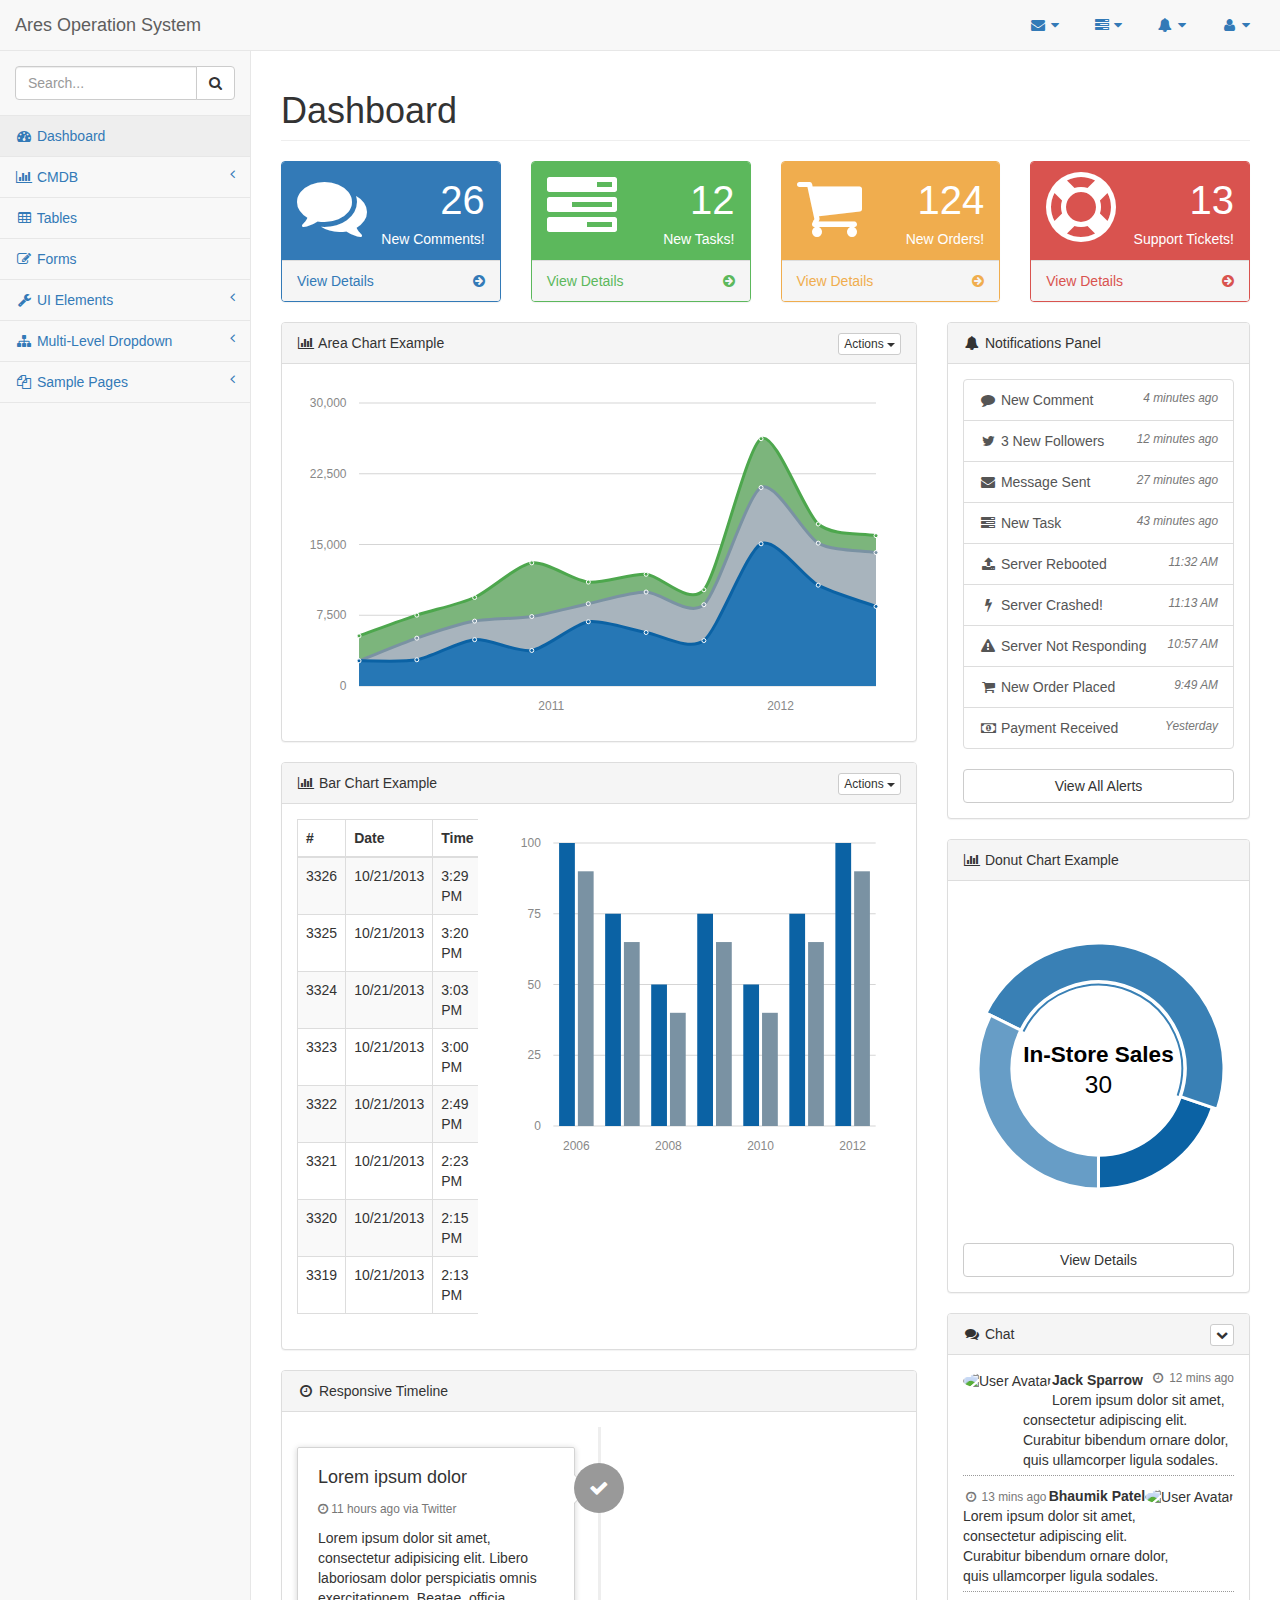
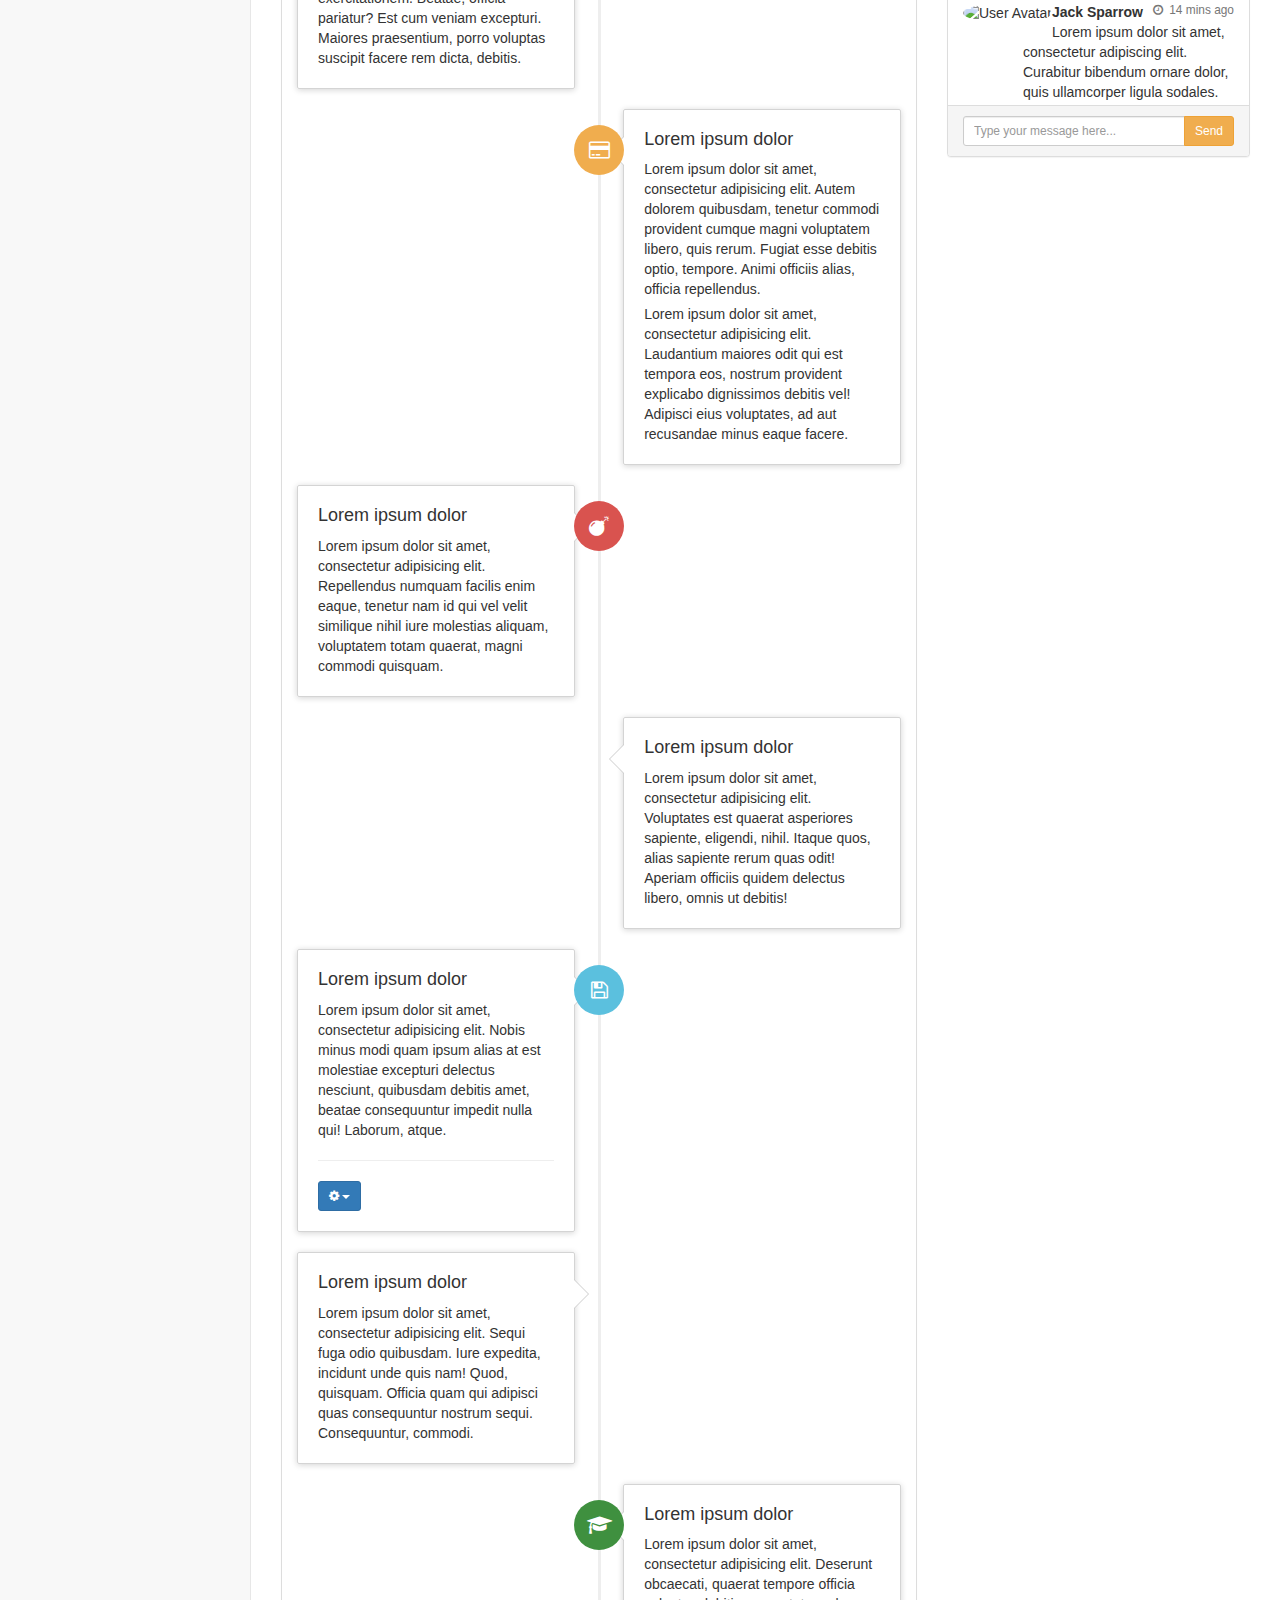
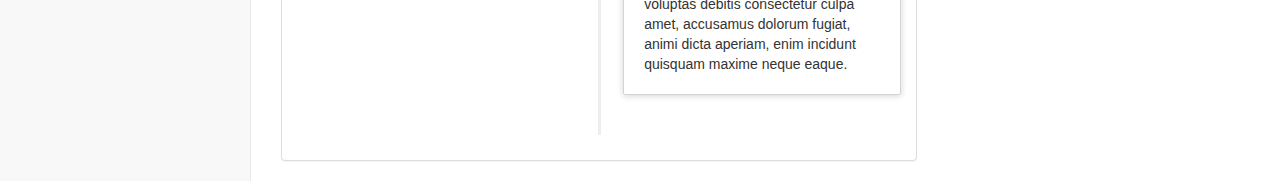
==== commit 09c2be78: "login" ====
--- a/templates/index.html
+++ b/templates/index.html
@@ -9,7 +9,7 @@
     <meta name="description" content="">
     <meta name="author" content="">
 
-    <title>SB Admin 2 - Bootstrap Admin Theme</title>
+    <title>Ares Operation System</title>
 
     <!-- Bootstrap Core CSS -->
     <link href="../static/vendor/bootstrap/css/bootstrap.min.css" rel="stylesheet">
@@ -48,7 +48,7 @@
                     <span class="icon-bar"></span>
                     <span class="icon-bar"></span>
                 </button>
-                <a class="navbar-brand" href="index.html">SB Admin v2.0</a>
+                <a class="navbar-brand" href="/index/">Ares Operation System</a>
             </div>
             <!-- /.navbar-header -->
 
@@ -253,7 +253,7 @@
                         <li><a href="#"><i class="fa fa-gear fa-fw"></i> Settings</a>
                         </li>
                         <li class="divider"></li>
-                        <li><a href="login.html"><i class="fa fa-sign-out fa-fw"></i> Logout</a>
+                        <li><a href="/login_index/"><i class="fa fa-sign-out fa-fw"></i> Logout</a>
                         </li>
                     </ul>
                     <!-- /.dropdown-user -->
@@ -280,7 +280,7 @@
                             <a href="index.html"><i class="fa fa-dashboard fa-fw"></i> Dashboard</a>
                         </li>
                         <li>
-                            <a href="#"><i class="fa fa-bar-chart-o fa-fw"></i> Charts<span class="fa arrow"></span></a>
+                            <a href="#"><i class="fa fa-bar-chart-o fa-fw"></i> CMDB<span class="fa arrow"></span></a>
                             <ul class="nav nav-second-level">
                                 <li>
                                     <a href="flot.html">Flot Charts</a>
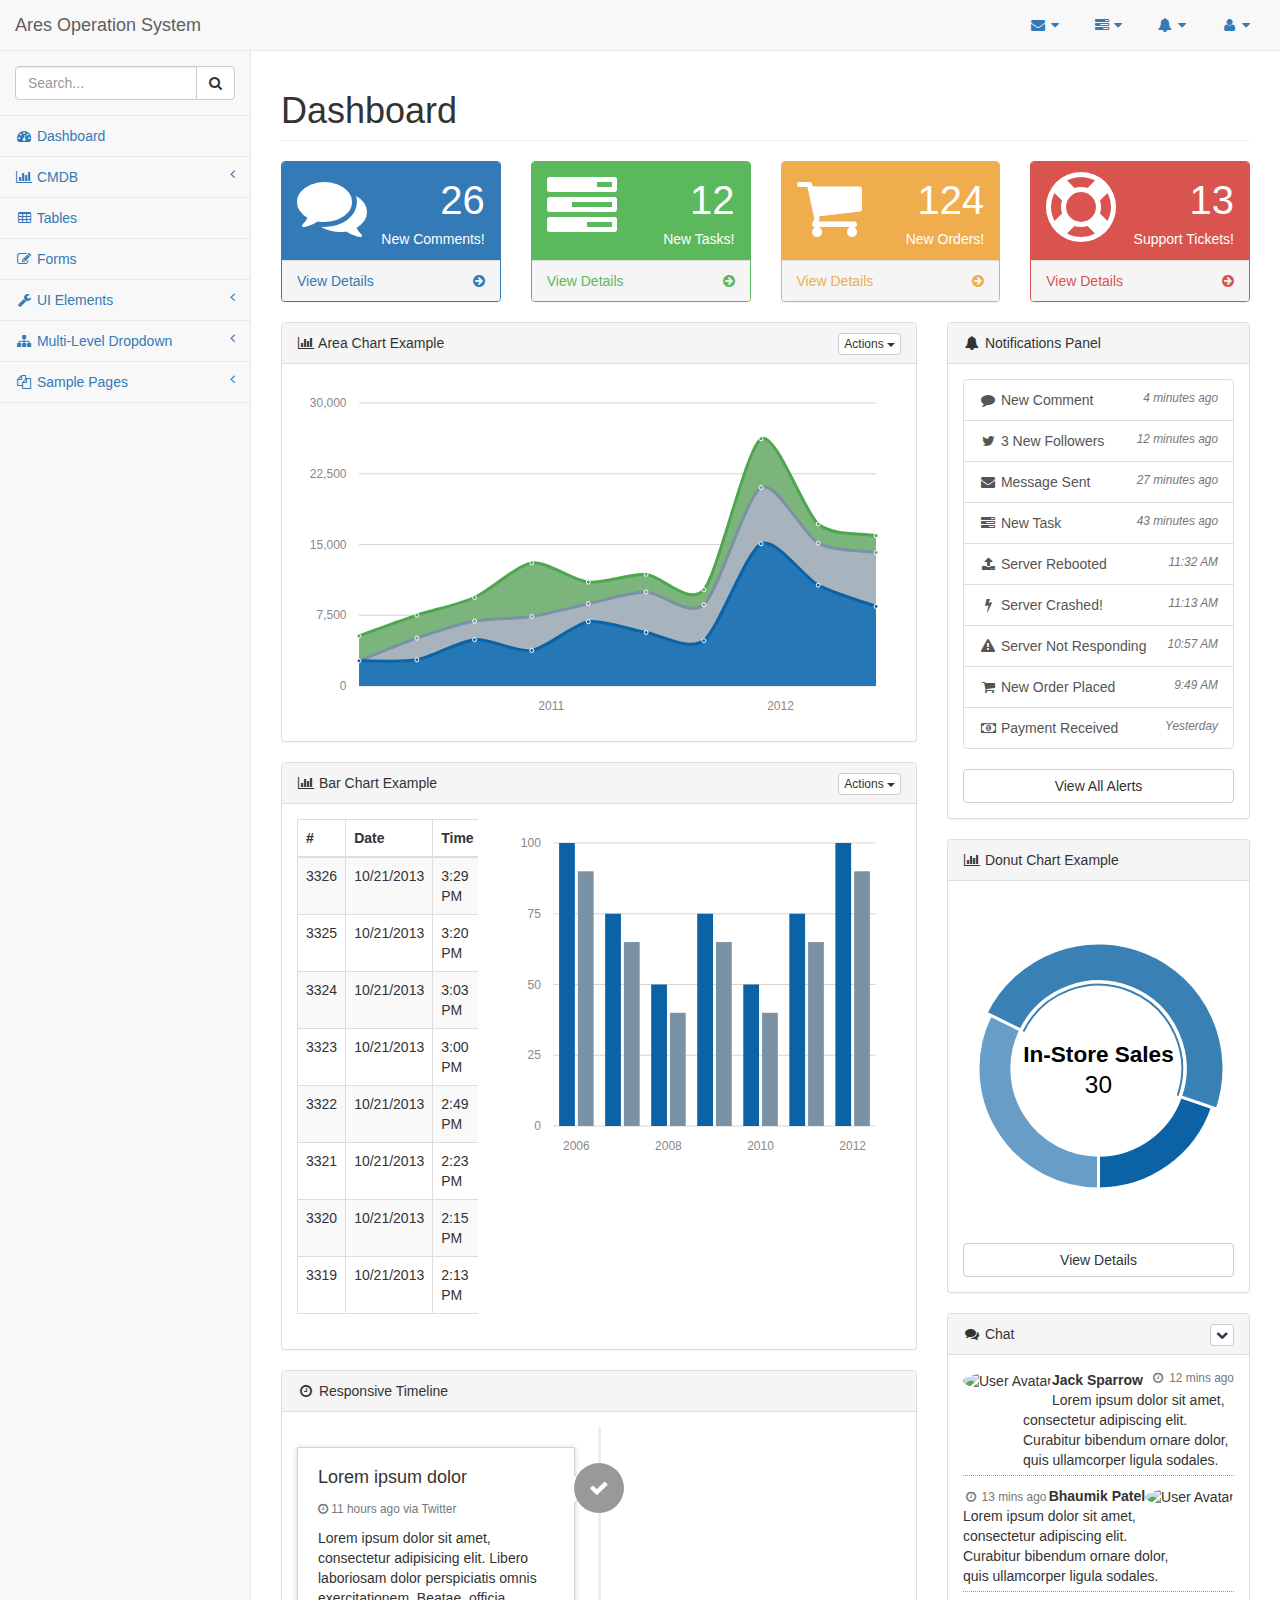
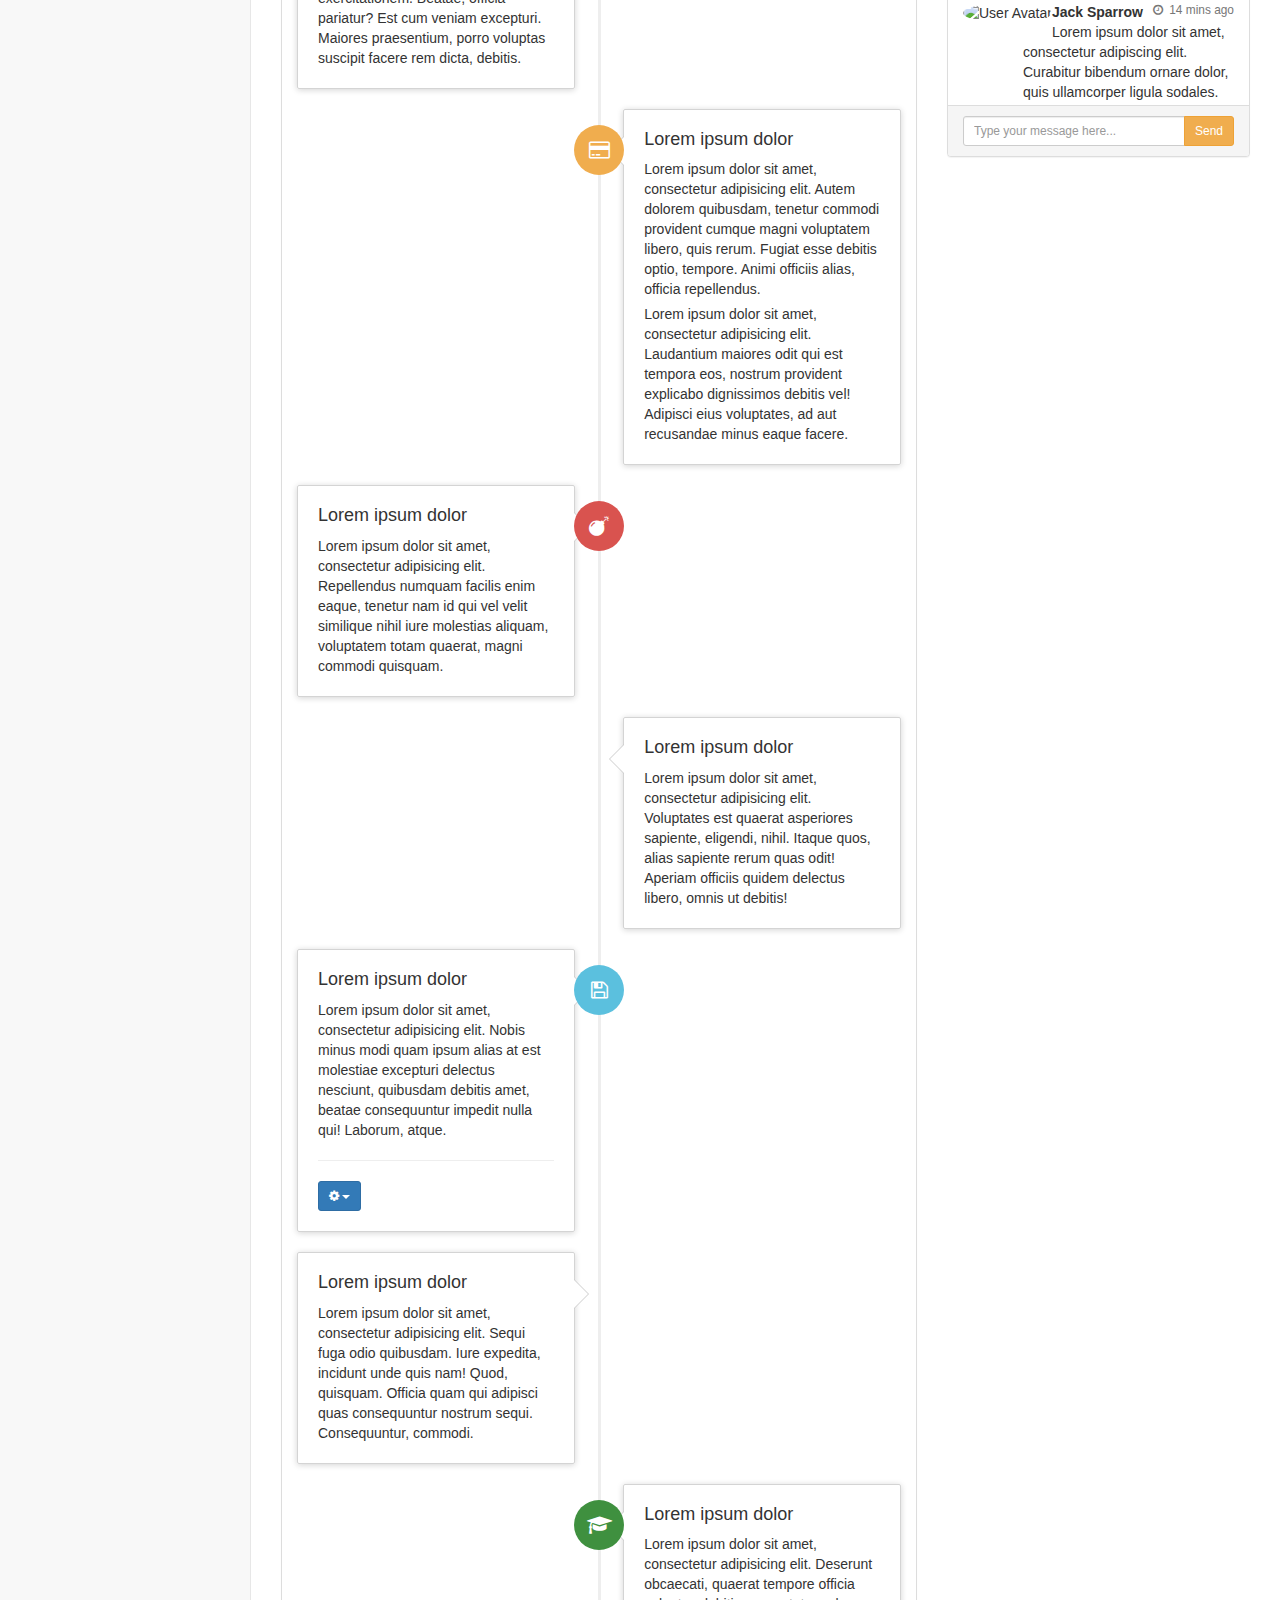
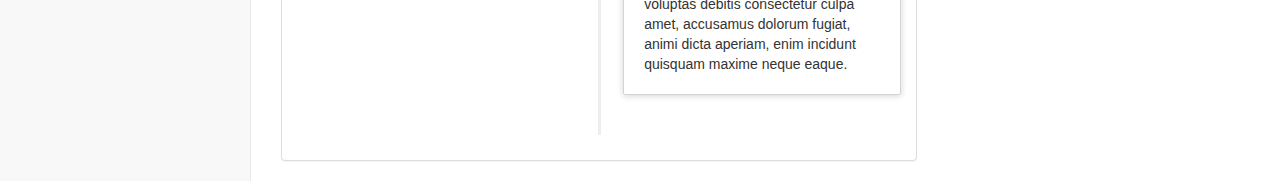
==== commit fcad853d: "side bar" ====
--- a/templates/index.html
+++ b/templates/index.html
@@ -277,46 +277,46 @@
                             <!-- /input-group -->
                         </li>
                         <li>
-                            <a href="index.html"><i class="fa fa-dashboard fa-fw"></i> Dashboard</a>
+                            <a href="/index/"><i class="fa fa-dashboard fa-fw"></i> Dashboard</a>
                         </li>
                         <li>
                             <a href="#"><i class="fa fa-bar-chart-o fa-fw"></i> CMDB<span class="fa arrow"></span></a>
                             <ul class="nav nav-second-level">
                                 <li>
-                                    <a href="flot.html">Flot Charts</a>
-                                </li>
-                                <li>
-                                    <a href="morris.html">Morris.js Charts</a>
+                                    <a href="/flot/">Flot Charts</a>
+                                </li>
+                                <li>
+                                    <a href="/morris/">Morris.js Charts</a>
                                 </li>
                             </ul>
                             <!-- /.nav-second-level -->
                         </li>
                         <li>
-                            <a href="tables.html"><i class="fa fa-table fa-fw"></i> Tables</a>
-                        </li>
-                        <li>
-                            <a href="forms.html"><i class="fa fa-edit fa-fw"></i> Forms</a>
+                            <a href="/tables/"><i class="fa fa-table fa-fw"></i> Tables</a>
+                        </li>
+                        <li>
+                            <a href="/forms/"><i class="fa fa-edit fa-fw"></i> Forms</a>
                         </li>
                         <li>
                             <a href="#"><i class="fa fa-wrench fa-fw"></i> UI Elements<span class="fa arrow"></span></a>
                             <ul class="nav nav-second-level">
                                 <li>
-                                    <a href="panels-wells.html">Panels and Wells</a>
-                                </li>
-                                <li>
-                                    <a href="buttons.html">Buttons</a>
-                                </li>
-                                <li>
-                                    <a href="notifications.html">Notifications</a>
-                                </li>
-                                <li>
-                                    <a href="typography.html">Typography</a>
-                                </li>
-                                <li>
-                                    <a href="icons.html"> Icons</a>
-                                </li>
-                                <li>
-                                    <a href="grid.html">Grid</a>
+                                    <a href="/panels/">Panels and Wells</a>
+                                </li>
+                                <li>
+                                    <a href="/buttons/">Buttons</a>
+                                </li>
+                                <li>
+                                    <a href="/notifications/">Notifications</a>
+                                </li>
+                                <li>
+                                    <a href="/typography/">Typography</a>
+                                </li>
+                                <li>
+                                    <a href="/icons/"> Icons</a>
+                                </li>
+                                <li>
+                                    <a href="/grid/">Grid</a>
                                 </li>
                             </ul>
                             <!-- /.nav-second-level -->
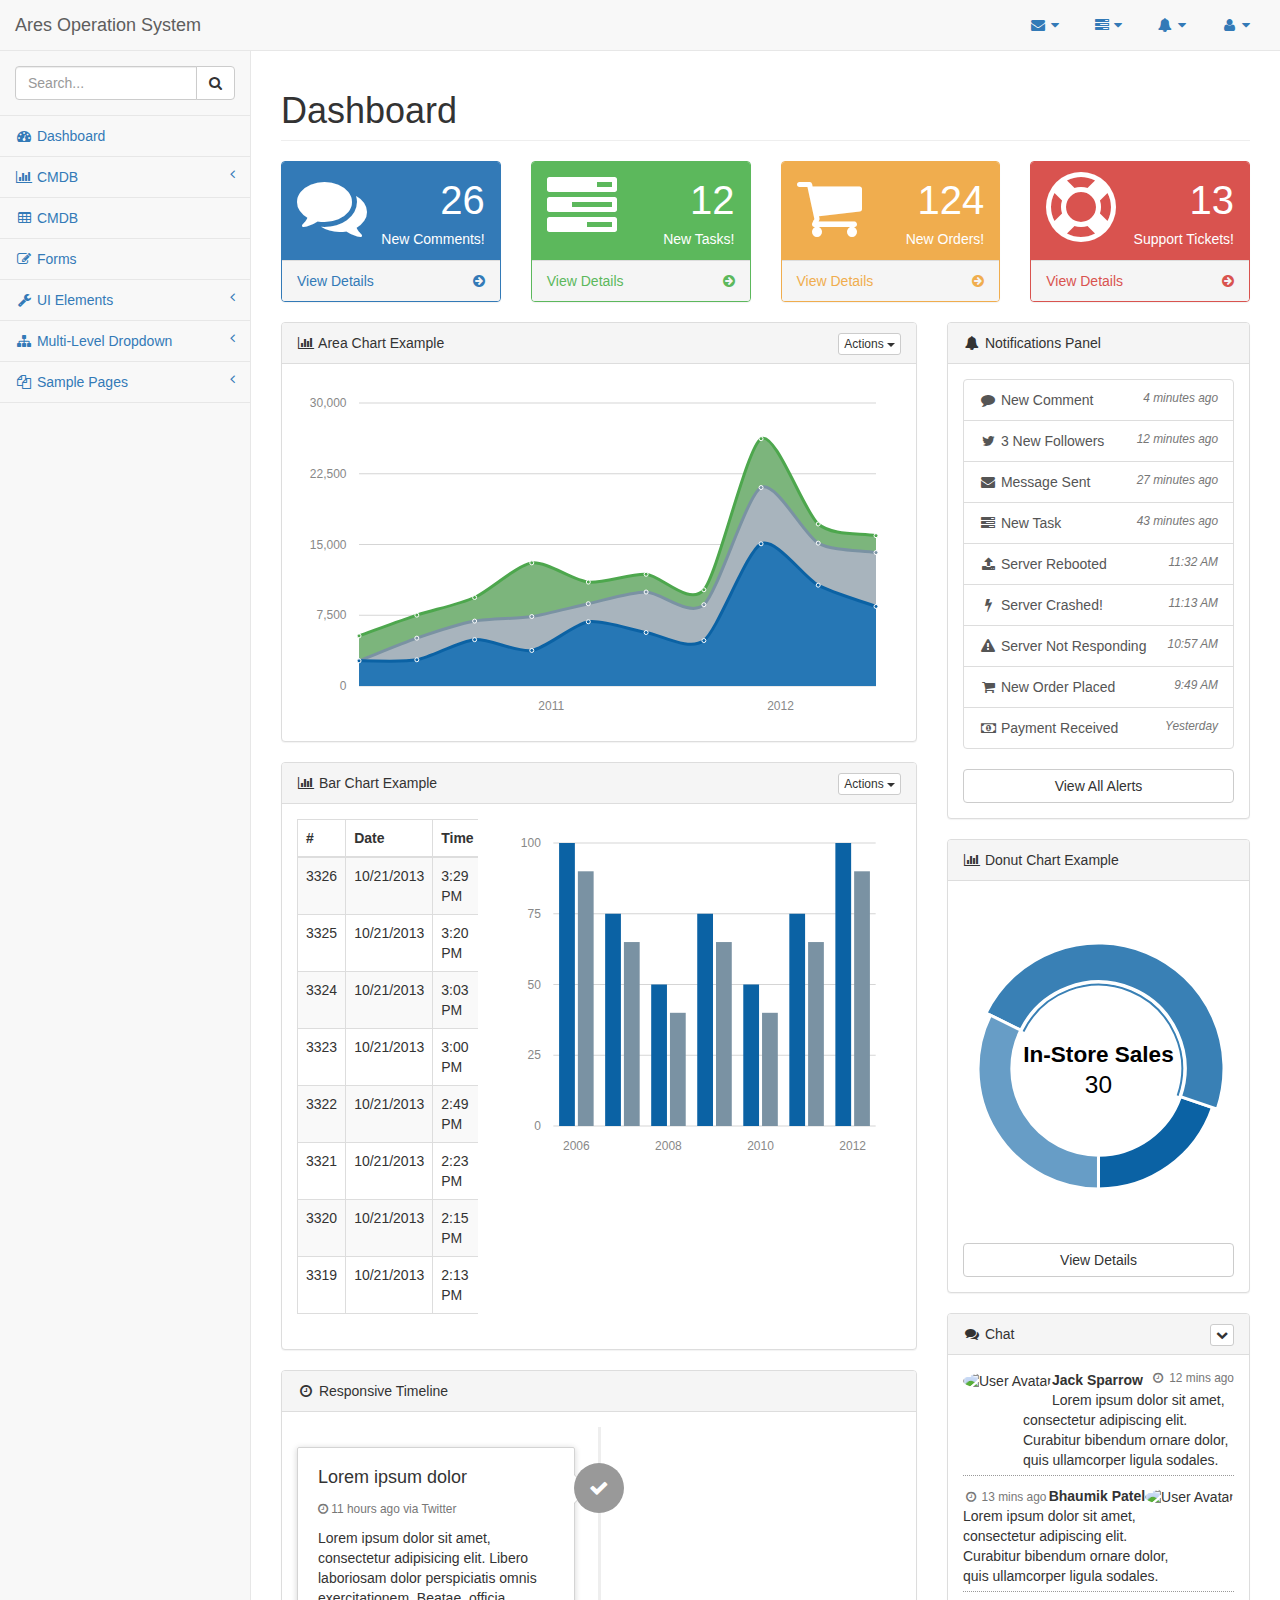
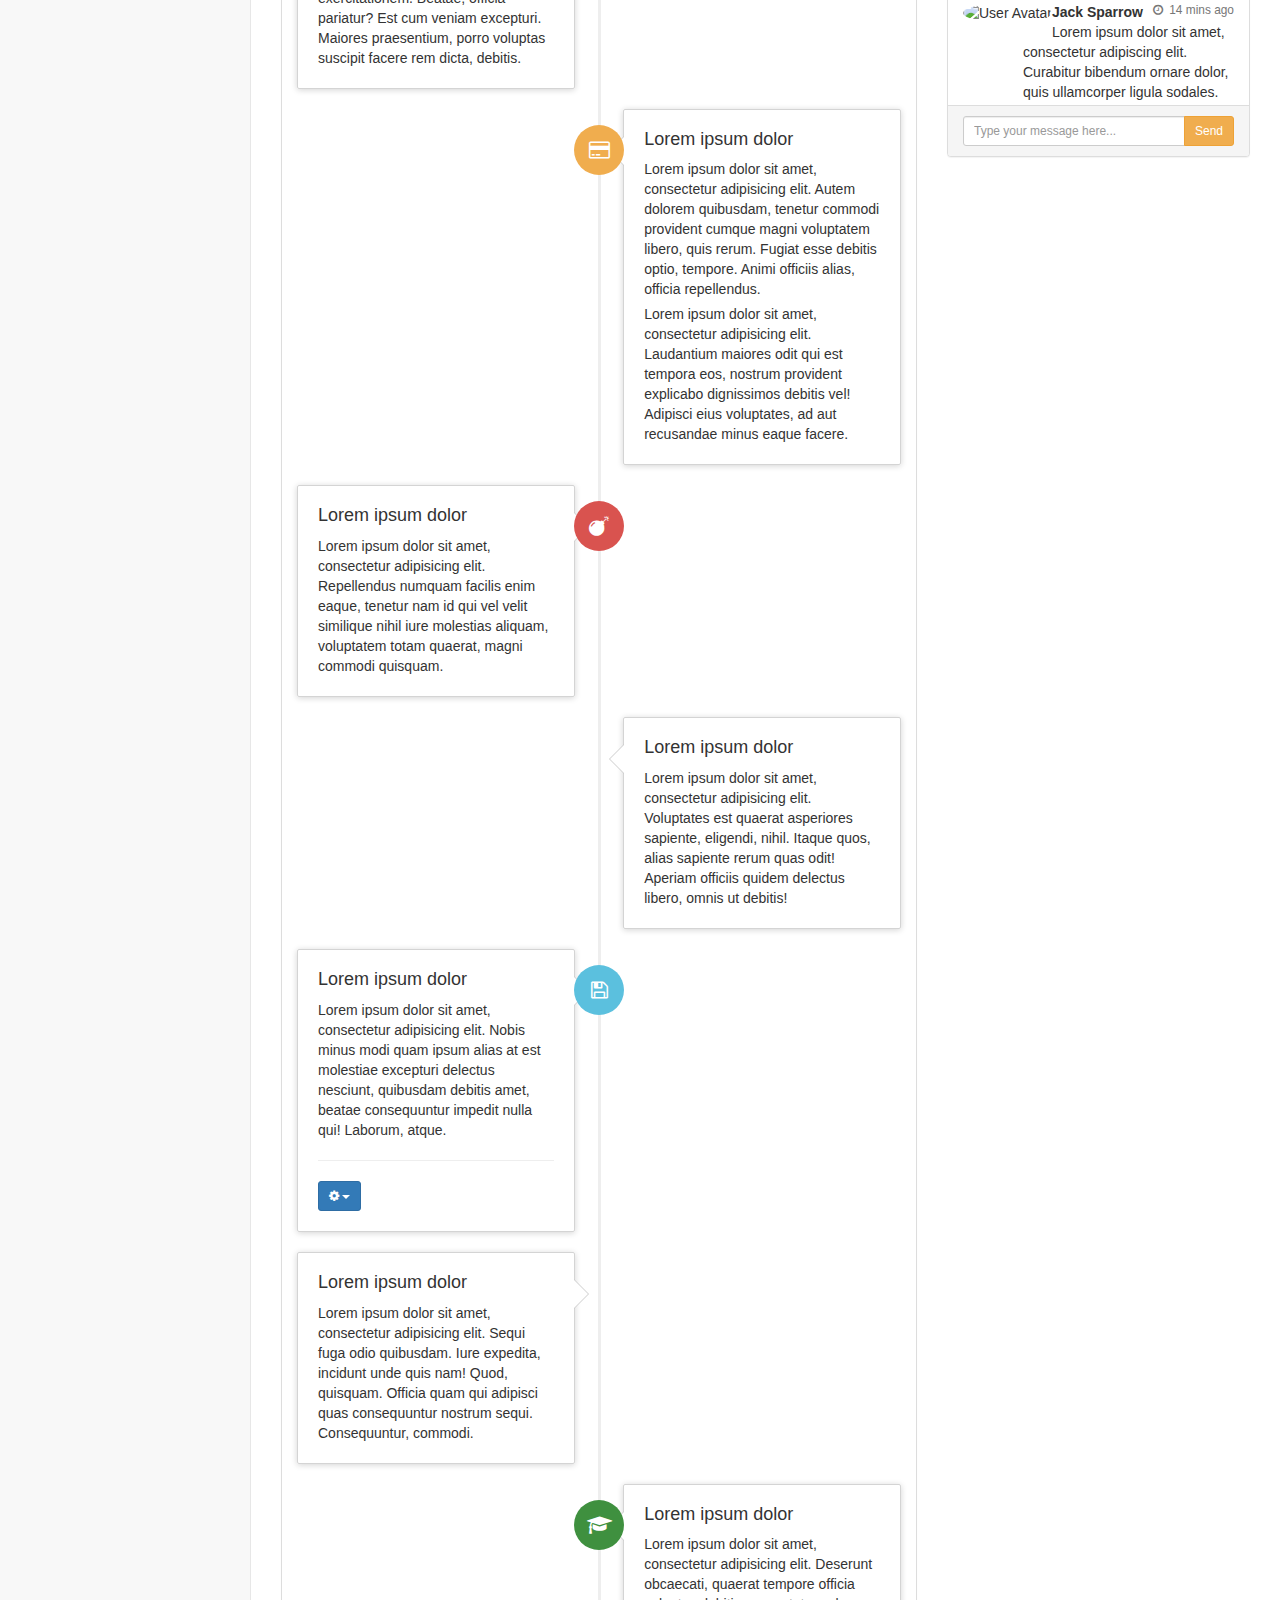
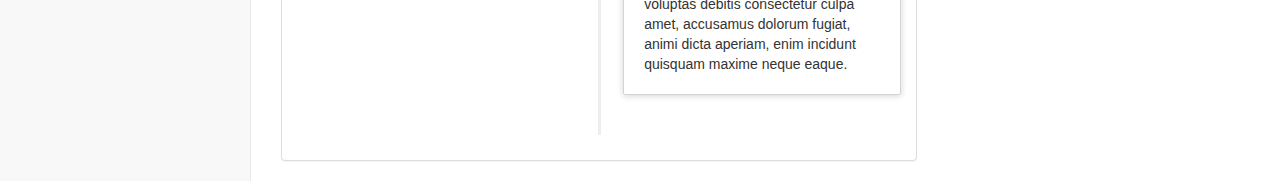
==== commit 320853a2: "cmdb" ====
--- a/templates/index.html
+++ b/templates/index.html
@@ -292,7 +292,7 @@
                             <!-- /.nav-second-level -->
                         </li>
                         <li>
-                            <a href="/tables/"><i class="fa fa-table fa-fw"></i> Tables</a>
+                            <a href="/tables/"><i class="fa fa-table fa-fw"></i> CMDB</a>
                         </li>
                         <li>
                             <a href="/forms/"><i class="fa fa-edit fa-fw"></i> Forms</a>
